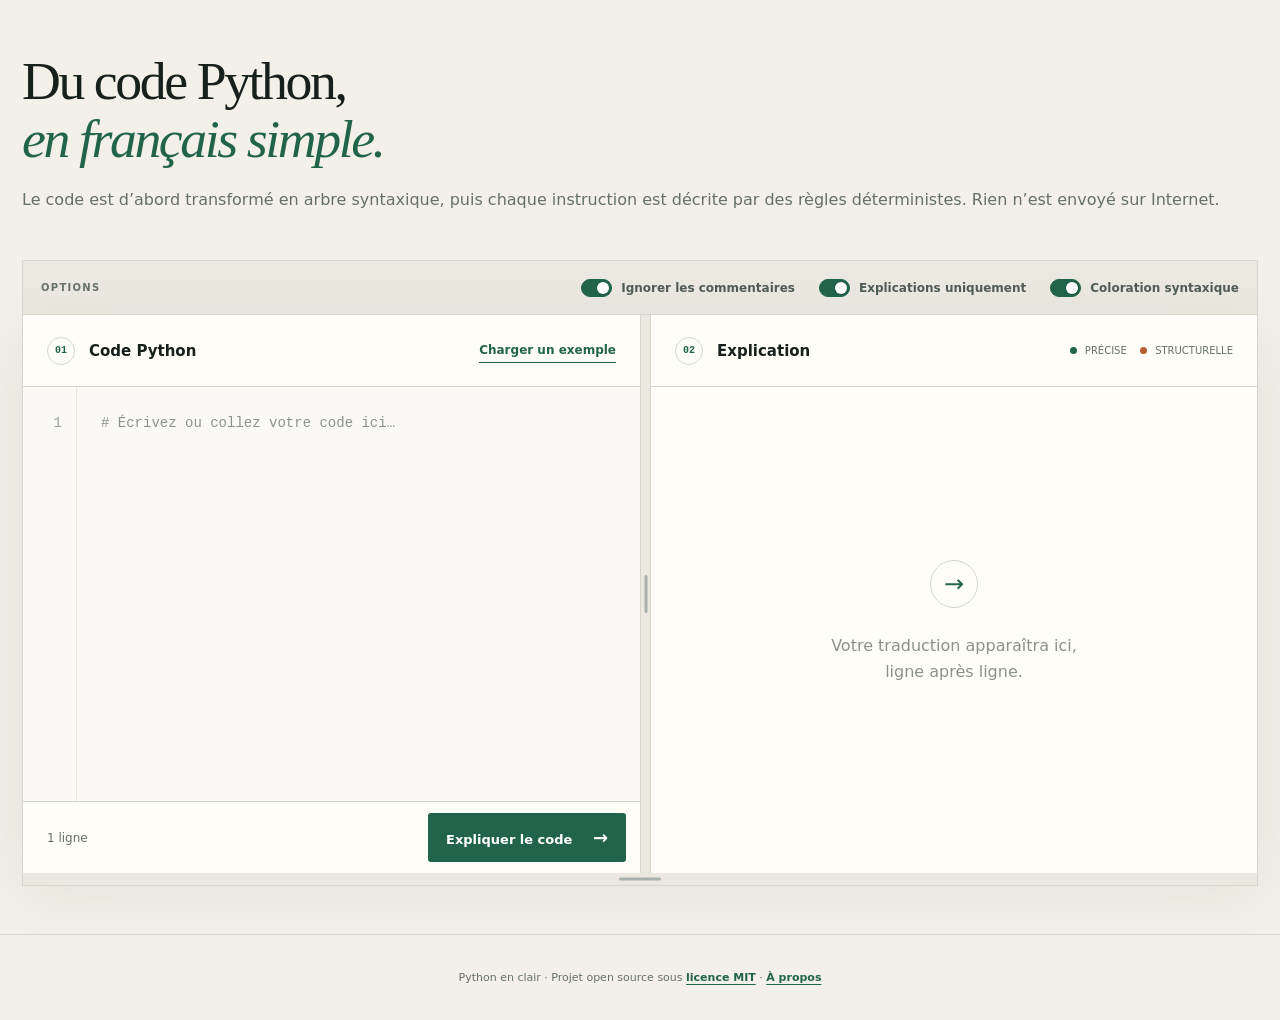
==== index.html @ 9a190b80 "Activer les trois options par défaut" ====
<!doctype html>
<html lang="fr">
<head>
  <meta charset="utf-8">
  <meta name="viewport" content="width=device-width, initial-scale=1">
  <meta name="description" content="Traducteur pédagogique et déterministe de code Python en français.">
  <title>Python en clair</title>
  <link rel="stylesheet" href="styles.css?v=20260811">
</head>
<body>
  <main>
    <section class="intro">
      <h1>Du code Python,<br><em>en français simple.</em></h1>
      <p class="subtitle">Le code est d’abord transformé en arbre syntaxique, puis chaque instruction est décrite par des règles déterministes. Rien n’est envoyé sur Internet.</p>
    </section>

    <div class="settings-bar" aria-label="Options d’affichage">
      <span class="settings-title">Options</span>
      <label class="toggle-option">
        <input id="ignoreComments" type="checkbox" checked>
        <span class="toggle" aria-hidden="true"></span>
        <span>Ignorer les commentaires</span>
      </label>
      <label class="toggle-option">
        <input id="explanationsOnly" type="checkbox" checked>
        <span class="toggle" aria-hidden="true"></span>
        <span>Explications uniquement</span>
      </label>
      <label class="toggle-option">
        <input id="syntaxColoring" type="checkbox" checked>
        <span class="toggle" aria-hidden="true"></span>
        <span>Coloration syntaxique</span>
      </label>
    </div>

    <section id="workspace" class="workspace" aria-label="Traducteur Python">
      <div class="panel editor-panel">
        <div class="panel-head">
          <div>
            <span class="step">01</span>
            <h2>Code Python</h2>
          </div>
          <button id="exampleBtn" class="text-btn" type="button">Charger un exemple</button>
        </div>
        <div class="editor-wrap">
          <pre id="lineNumbers" aria-hidden="true">1</pre>
          <pre id="codeHighlight" class="code-highlight" aria-hidden="true"></pre>
          <textarea id="codeInput" wrap="off" spellcheck="false" aria-label="Code Python à expliquer" placeholder="# Écrivez ou collez votre code ici…"></textarea>
        </div>
        <div class="editor-footer">
          <span id="lineCount">1 ligne</span>
          <button id="analyzeBtn" class="primary-btn" type="button">Expliquer le code <span>→</span></button>
        </div>
      </div>

      <div id="panelDivider" class="panel-divider" role="separator" aria-label="Redimensionner les panneaux" aria-orientation="vertical" aria-valuemin="25" aria-valuemax="75" aria-valuenow="50" tabindex="0"><span aria-hidden="true"></span></div>

      <div class="panel result-panel">
        <div class="panel-head">
          <div>
            <span class="step">02</span>
            <h2>Explication</h2>
          </div>
          <div class="legend"><span class="dot exact"></span> précise <span class="dot generic"></span> structurelle</div>
        </div>
        <div id="results" class="results" aria-live="polite">
          <div class="empty-state">
            <div class="empty-mark">→</div>
            <p>Votre traduction apparaîtra ici,<br>ligne après ligne.</p>
          </div>
        </div>
        <div id="analysisSummary" class="analysis-summary" aria-live="polite" hidden></div>
      </div>
    </section>
    <div id="heightDivider" class="height-divider" role="separator" aria-label="Redimensionner la hauteur des panneaux" aria-orientation="horizontal" aria-valuemin="360" aria-valuemax="1200" aria-valuenow="560" tabindex="0"><span aria-hidden="true"></span></div>

  </main>

  <footer>
    <p>Python en clair · Projet open source sous <a href="LICENSE">licence MIT</a> · <a href="a-propos.html">À propos</a></p>
  </footer>
  <script src="parser.bundle.js?v=20260811"></script>
  <script src="traductions/traductions-data.js?v=20260811"></script>
  <script src="traductions/traductions.numpy-data.js?v=20260811"></script>
  <script src="traductions/traductions.matplotlib-data.js?v=20260811"></script>
  <script src="traductions/traductions.pandas-data.js?v=20260811"></script>
  <script src="traductions/traductions.scipy-data.js?v=20260811"></script>
  <script src="traductions/traductions.seaborn-data.js?v=20260811"></script>
  <script src="traductions/traductions.sklearn-data.js?v=20260811"></script>
  <script src="traductions/traductions.requests-data.js?v=20260811"></script>
  <script src="traductions/traductions.statsmodels-data.js?v=20260811"></script>
  <script src="traductions/traductions.plotly-data.js?v=20260811"></script>
  <script src="app.js?v=20260811"></script>
</body>
</html>
---- styles.css ----
:root {
  --ink: #17201c;
  --muted: #657069;
  --paper: #f3f0e9;
  --panel: #fffdf8;
  --line: #d8d5cc;
  --green: #21644b;
  --green-soft: #dcebe2;
  --amber: #b65d32;
  --amber-soft: #f7e6d8;
  --blue: #265b77;
  --selection: #65558f;
  --selection-soft: #efecf6;
  --syntax-keyword: #1f6a4e;
  --syntax-variable: #176183;
  --syntax-string: #a34f2b;
  --syntax-number: #6c54a3;
  --syntax-function: #8a6500;
  --syntax-literal: #8b3d72;
  --syntax-comment: #7a837e;
  --syntax-operator: #58645e;
}

* { box-sizing: border-box; }

body {
  margin: 0;
  color: var(--ink);
  background: var(--paper);
  font-family: Inter, ui-sans-serif, system-ui, -apple-system, BlinkMacSystemFont, "Segoe UI", sans-serif;
}

button, textarea { font: inherit; }
button { color: inherit; }

main { width: min(1380px, calc(100% - 44px)); margin: 0 auto; }

.intro { padding: 52px 0 48px; }
.eyebrow { margin: 0 0 16px; color: var(--green); font-size: 11px; font-weight: 800; letter-spacing: .15em; text-transform: uppercase; }
h1, .how-it-works h2 { margin: 0; font-family: Georgia, "Times New Roman", serif; font-weight: 500; line-height: .98; letter-spacing: -.045em; }
h1 { max-width: none; font-size: clamp(18px, 4.2vw, 60px); line-height: 1.08; white-space: nowrap; }
h1 em { color: var(--green); font-weight: 500; }
.subtitle { max-width: none; margin: 20px 0 0; color: var(--muted); font-size: clamp(11px, 1.25vw, 17px); line-height: 1.5; white-space: nowrap; }

.settings-bar {
  min-height: 54px;
  padding: 10px 18px;
  border: 1px solid var(--line);
  border-bottom: 0;
  display: flex;
  align-items: center;
  gap: 24px;
  background: #ebe8e0;
}
.settings-title { margin-right: auto; color: var(--muted); font-size: 10px; font-weight: 800; letter-spacing: .13em; text-transform: uppercase; }
.toggle-option { display: inline-flex; align-items: center; gap: 9px; color: #4f5b55; cursor: pointer; font-size: 12px; font-weight: 650; user-select: none; }
.toggle-option input { position: absolute; width: 1px; height: 1px; overflow: hidden; opacity: 0; }
.toggle { position: relative; width: 31px; height: 18px; border: 1px solid #aeb5b0; border-radius: 10px; background: #d5d6d1; transition: background .18s, border-color .18s; }
.toggle::after { content: ""; position: absolute; top: 2px; left: 2px; width: 12px; height: 12px; border-radius: 50%; background: white; box-shadow: 0 1px 3px rgba(0, 0, 0, .18); transition: transform .18s; }
.toggle-option input:checked + .toggle { border-color: var(--green); background: var(--green); }
.toggle-option input:checked + .toggle::after { transform: translateX(13px); }
.toggle-option input:focus-visible + .toggle { outline: 2px solid var(--blue); outline-offset: 2px; }

.workspace { --left-pane: 50%; --workspace-height: 560px; height: var(--workspace-height); min-height: 360px; display: grid; grid-template-columns: minmax(260px, var(--left-pane)) 11px minmax(260px, 1fr); border: 1px solid var(--line); background: var(--panel); box-shadow: 0 18px 60px rgba(48, 42, 31, .07); }
.panel { min-width: 0; min-height: 0; display: flex; flex-direction: column; }
.panel-divider { position: relative; z-index: 5; border: 0; border-right: 1px solid var(--line); border-left: 1px solid var(--line); background: #ebe8e0; cursor: col-resize; touch-action: none; outline: none; }
.panel-divider span { position: absolute; top: 50%; left: 50%; width: 3px; height: 38px; border-radius: 2px; background: #a9b1ac; transform: translate(-50%, -50%); transition: background .15s, height .15s; }
.panel-divider:hover span, .panel-divider:focus-visible span, .workspace.resizing .panel-divider span { height: 54px; background: var(--green); }
.panel-divider:focus-visible { box-shadow: inset 0 0 0 2px rgba(33, 100, 75, .24); }
.workspace.resizing, .workspace.resizing * { cursor: col-resize !important; user-select: none !important; }
.height-divider { position: relative; height: 13px; margin-top: -1px; border: 1px solid var(--line); border-top: 0; background: #ebe8e0; cursor: row-resize; touch-action: none; outline: none; }
.height-divider span { position: absolute; top: 50%; left: 50%; width: 42px; height: 3px; border-radius: 2px; background: #a9b1ac; transform: translate(-50%, -50%); transition: width .15s, background .15s; }
.height-divider:hover span, .height-divider:focus-visible span, .height-divider.resizing span { width: 62px; background: var(--green); }
.height-divider:focus-visible { box-shadow: inset 0 0 0 2px rgba(33, 100, 75, .24); }
.workspace.height-resizing, .workspace.height-resizing * { cursor: row-resize !important; user-select: none !important; }
.panel-head { min-height: 72px; padding: 0 24px; border-bottom: 1px solid var(--line); display: flex; align-items: center; justify-content: space-between; gap: 16px; }
.panel-head > div:first-child { display: flex; align-items: center; gap: 14px; }
.panel-head h2 { margin: 0; font-size: 15px; }
.step { display: grid; place-items: center; width: 28px; height: 28px; border: 1px solid var(--line); border-radius: 50%; color: var(--green); font: 700 10px/1 ui-monospace, monospace; }
.text-btn { padding: 5px 0; border: 0; border-bottom: 1px solid currentColor; background: transparent; color: var(--green); cursor: pointer; font-size: 12px; font-weight: 700; }

.editor-wrap { position: relative; isolation: isolate; flex: 1; min-height: 0; display: grid; grid-template-columns: 54px 1fr; overflow: hidden; background: #faf9f5; }
.editor-wrap::after { content: ""; position: absolute; z-index: 0; top: var(--source-highlight-top, 0); right: 0; left: 0; height: var(--source-highlight-height, 24.5px); background: var(--selection-soft); box-shadow: inset 3px 0 0 rgba(101, 85, 143, .58); opacity: 0; pointer-events: none; }
.editor-wrap.has-source-highlight::after { opacity: 1; }
#lineNumbers { position: relative; z-index: 1; margin: 0; padding: 24px 14px 24px 0; border-right: 1px solid #e8e5dd; overflow: hidden; color: #9ca39f; text-align: right; font: 14px/1.75 "Cascadia Code", Consolas, monospace; user-select: none; cursor: pointer; }
.code-highlight, #codeInput { grid-column: 2; grid-row: 1; width: 100%; min-width: 0; min-height: 100%; margin: 0; padding: 24px; font: 14px/1.75 "Cascadia Code", Consolas, monospace; tab-size: 4; white-space: pre; }
.code-highlight { position: relative; z-index: 1; border: 0; overflow: auto; background: transparent; color: #25322c; pointer-events: none; scrollbar-width: none; }
.code-highlight::-webkit-scrollbar { display: none; }
#codeInput { position: relative; z-index: 2; border: 0; outline: 0; resize: none; overflow: auto; background: transparent; color: #25322c; }
.editor-wrap:not(.syntax-enabled) .code-highlight { visibility: hidden; }
.editor-wrap.syntax-enabled #codeInput { color: transparent; caret-color: #25322c; -webkit-text-fill-color: transparent; }
.editor-wrap.syntax-enabled #codeInput::placeholder { color: #8b938e; -webkit-text-fill-color: #8b938e; }
.editor-wrap.syntax-enabled #codeInput::selection { background: rgba(101, 85, 143, .24); color: #25322c; -webkit-text-fill-color: #25322c; }
#codeInput:focus { box-shadow: inset 0 0 0 2px rgba(33, 100, 75, .12); }
.editor-footer { min-height: 67px; padding: 11px 14px 11px 24px; border-top: 1px solid var(--line); display: flex; align-items: center; justify-content: space-between; }
#lineCount { color: var(--muted); font-size: 12px; }
.primary-btn { padding: 14px 18px; border: 0; border-radius: 3px; background: var(--green); color: white; cursor: pointer; font-size: 13px; font-weight: 750; transition: transform .15s, background .15s; }
.primary-btn:hover { background: #174d39; transform: translateY(-1px); }
.primary-btn span { margin-left: 16px; font-size: 18px; }

.legend { color: var(--muted); font-size: 10px; white-space: nowrap; text-transform: uppercase; }
.dot { display: inline-block; width: 7px; height: 7px; margin: 0 5px 0 10px; border-radius: 50%; }
.dot.exact { background: var(--green); }
.dot.generic { background: var(--amber); }
.results { flex: 1; min-height: 0; overflow: auto; background: var(--panel); }
.empty-state { min-height: 100%; display: grid; place-content: center; justify-items: center; color: #8a918d; text-align: center; line-height: 1.6; }
.empty-mark { display: grid; place-items: center; width: 48px; height: 48px; margin-bottom: 9px; border: 1px solid var(--line); border-radius: 50%; color: var(--green); font-size: 24px; }
.translation { --indent-active: var(--indent, 0px); display: grid; grid-template-columns: 48px var(--indent-active) minmax(0, 1fr); border-bottom: 1px solid #e6e2d9; transition: background-color .18s ease, box-shadow .18s ease; }
.translation:last-child { border-bottom: 0; }
.translation-number { grid-column: 1; padding-top: 22px; color: #a0a6a2; text-align: center; font: 11px/1 ui-monospace, monospace; }
.translation-body { position: relative; grid-column: 3; min-width: 0; padding: 18px 24px 20px 2px; }
.depth-guides { position: absolute; top: 0; bottom: 0; left: calc(0px - var(--indent-active)); display: flex; width: var(--indent-active); pointer-events: none; }
.depth-guides span { position: relative; flex: 0 0 28px; border-left: 2px solid rgba(33, 100, 75, .3); }
.translation.nested .translation-body::before { content: ""; position: absolute; top: 31px; left: -28px; width: 18px; border-top: 2px solid rgba(33, 100, 75, .3); }
.translation.block { background: linear-gradient(90deg, rgba(33, 100, 75, .07), transparent 48%); }
.translation.block .explanation { font-weight: 400; }
.translation.loop-block { box-shadow: inset 3px 0 0 var(--green); }
.translation.condition-block { box-shadow: inset 3px 0 0 var(--blue); }
.translation.function-block, .translation.class-block { box-shadow: inset 3px 0 0 var(--amber); }
.translation.syntax-error { background: #fff0ed; box-shadow: inset 3px 0 0 #a53e32; }
.translation.syntax-error .explanation { color: #842f28; font-weight: 700; }
.translation.is-source-target { background: var(--selection-soft); box-shadow: inset 3px 0 0 rgba(101, 85, 143, .58); }
.translation.is-source-target .translation-number { color: var(--selection); font-weight: 800; }
.source { margin-bottom: 9px; overflow-x: auto; color: #607069; font: 12px/1.5 "Cascadia Code", Consolas, monospace; white-space: pre; }
.explanation { margin: 0; color: #27332e; font-size: 14px; line-height: 1.55; }
.explanation-structured { margin-top: 2px; }
.explanation-summary { margin: 0 0 5px; }
.explanation-details { display: grid; gap: 3px; margin: 0; padding: 0; list-style: none; }
.explanation-details li { display: grid; grid-template-columns: minmax(110px, .42fr) minmax(0, 1fr); gap: 8px; align-items: baseline; }
.explanation-detail-label { color: #365f50; font-weight: 650; }
.explanation-detail-label::after { content: " :"; }
.explanation-detail-text { min-width: 0; }
.structure-keyword { color: #183f33; font-weight: 750; }
.code-term { font-weight: 760; }
.variable-term { position: relative; display: inline-block; color: #176183; cursor: help; font-weight: 760; outline: none; }
.variable-term:focus-visible { border-radius: 2px; box-shadow: 0 0 0 2px rgba(23, 97, 131, .2); }
.library-term { position: relative; display: inline-block; border-bottom: 1px dotted var(--green); color: #18553e; cursor: help; font-weight: 720; outline: none; }
.library-term:focus-visible { border-radius: 2px; box-shadow: 0 0 0 2px rgba(33, 100, 75, .22); }
.library-tooltip, .variable-tooltip {
  position: absolute;
  z-index: 20;
  top: calc(100% + 8px);
  left: 0;
  display: none;
  width: max-content;
  max-width: min(320px, 70vw);
  padding: 11px 13px;
  border: 1px solid #cbd7d0;
  border-radius: 5px;
  background: #173d30;
  box-shadow: 0 8px 22px rgba(24, 45, 36, .2);
  color: #f7fbf8;
  font-size: 12px;
  font-weight: 450;
  line-height: 1.45;
  white-space: normal;
}
.library-tooltip::before, .variable-tooltip::before { content: ""; position: absolute; bottom: 100%; left: 16px; border: 6px solid transparent; border-bottom-color: #173d30; }
.library-tooltip strong, .variable-tooltip strong { display: block; margin-bottom: 3px; color: #bfe5d3; font-size: 11px; letter-spacing: .06em; text-transform: uppercase; }
.library-tooltip span, .variable-tooltip span { display: block; }
.library-term:hover .library-tooltip, .library-term:focus .library-tooltip, .library-term:focus-within .library-tooltip { display: block; }
.variable-term:hover .variable-tooltip, .variable-term:focus .variable-tooltip, .variable-term:focus-within .variable-tooltip { display: block; }
.syntax-keyword, .results.syntax-enabled .syntax-keyword { color: var(--syntax-keyword); font-weight: 760; }
.syntax-variable, .results.syntax-enabled .syntax-variable { color: var(--syntax-variable); }
.syntax-string, .results.syntax-enabled .syntax-string { color: var(--syntax-string); }
.syntax-number, .results.syntax-enabled .syntax-number { color: var(--syntax-number); font-weight: 760; }
.syntax-function, .results.syntax-enabled .syntax-function { color: var(--syntax-function); font-weight: 700; }
.syntax-literal, .results.syntax-enabled .syntax-literal { color: var(--syntax-literal); font-weight: 700; }
.syntax-comment, .results.syntax-enabled .syntax-comment { color: var(--syntax-comment); font-style: italic; }
.syntax-operator, .results.syntax-enabled .syntax-operator { color: var(--syntax-operator); }
.results:not(.syntax-enabled) .source [class*="syntax-"], .results:not(.syntax-enabled) .explanation [class*="syntax-"] { color: inherit; font-style: inherit; }
.results:not(.syntax-enabled) .explanation .variable-term,
.results:not(.syntax-enabled) .explanation .library-term,
.results:not(.syntax-enabled) .explanation .structure-keyword { color: inherit; }
.results:not(.syntax-enabled) .explanation .library-term { border-bottom-color: currentColor; }
.results.syntax-enabled .variable-term { color: var(--syntax-variable); }
.confidence { display: inline-block; margin-top: 10px; padding: 4px 7px; border-radius: 2px; font-size: 9px; font-weight: 800; letter-spacing: .08em; text-transform: uppercase; }
.confidence.exact { color: var(--green); background: var(--green-soft); }
.confidence.generic { color: var(--amber); background: var(--amber-soft); }
.translation.comment .explanation { color: #77817c; font-style: italic; }
.results.compact { padding: 8px 0; }
.results.compact .translation { grid-template-columns: 38px var(--indent-active) minmax(0, 1fr); border-bottom: 0; }
.results.compact .translation-number { padding-top: 10px; }
.results.compact .translation-body { padding: 7px 12px 8px 0; }
.results.compact .translation.nested .translation-body::before { top: 17px; }
.results.compact .source { margin-bottom: 2px; font-size: 11px; line-height: 1.35; }
.results.compact .explanation { display: inline; font-size: 13px; line-height: 1.4; }
.results.compact .explanation-structured { display: block; padding: 3px 0 2px; }
.results.compact .explanation-summary { margin-bottom: 4px; }
.results.compact .explanation-details { gap: 2px; }
.results.compact .confidence {
  position: static;
  display: inline-block;
  width: 9px;
  height: 9px;
  margin: 0 0 0 7px;
  padding: 0;
  border-radius: 50%;
  overflow: hidden;
  color: transparent;
  font-size: 0;
  vertical-align: middle;
}
.results.compact .confidence.exact { background: var(--green); }
.results.compact .confidence.generic { background: var(--amber); }
.results.explanations-only .source { display: none; }
.results.explanations-only:not(.compact) .translation-body { padding-top: 22px; }
.analysis-summary {
  min-height: 58px;
  padding: 13px 22px;
  border-top: 1px solid var(--line);
  display: flex;
  align-items: center;
  gap: 18px;
  background: #f4f2ec;
  color: var(--muted);
  font-size: 11px;
}
.analysis-summary[hidden] { display: none; }
.summary-title { margin-right: auto; color: var(--ink); font-size: 10px; font-weight: 800; letter-spacing: .1em; text-transform: uppercase; }
.summary-item { white-space: nowrap; }
.summary-item strong { color: var(--ink); font-size: 14px; }
.summary-item .dot { margin-left: 0; }

.how-it-works { margin: 58px 0 64px; display: grid; grid-template-columns: .6fr 1.4fr; gap: 60px; align-items: start; color: var(--muted); }
.how-it-works .eyebrow { margin-bottom: 10px; font-size: 9px; opacity: .78; }
.how-it-works h2 { color: #53605a; font-size: clamp(23px, 2.4vw, 34px); line-height: 1.05; }
.how-it-works ol { margin: 0; padding: 0; list-style: none; border-top: 1px solid var(--line); }
.how-it-works li { padding: 14px 0; border-bottom: 1px solid var(--line); display: grid; grid-template-columns: 34px 1fr; }
.how-it-works li > span { color: #6e897c; font: 10px/1.5 ui-monospace, monospace; }
.how-it-works strong { color: #46524c; font-family: Georgia, serif; font-size: 15px; font-weight: 600; }
.how-it-works li p { margin: 3px 0 0; color: #79817d; font-size: 12px; line-height: 1.45; }

footer { margin-top: 48px; padding: 25px 22px; border-top: 1px solid var(--line); color: var(--muted); text-align: center; font-size: 11px; }
footer a { color: var(--green); font-weight: 700; text-underline-offset: 3px; }

.about-main { width: min(1080px, calc(100% - 44px)); padding-bottom: 42px; }
.about-top { padding: 30px 0 0; }
.back-link { color: var(--green); font-size: 12px; font-weight: 750; text-decoration: none; }
.back-link:hover { text-decoration: underline; text-underline-offset: 4px; }
.about-hero { padding: 64px 0 52px; border-bottom: 1px solid var(--line); }
.about-hero h1 { white-space: normal; font-size: clamp(40px, 7vw, 76px); }
.about-lead { max-width: 760px; margin: 25px 0 0; color: var(--muted); font-size: 18px; line-height: 1.65; }
.about-section { padding: 54px 0; border-bottom: 1px solid var(--line); }
.about-section:last-child { border-bottom: 0; }
.about-section-head { display: grid; grid-template-columns: .65fr 1.35fr; gap: 50px; margin-bottom: 28px; }
.about-section h2 { margin: 0; font-family: Georgia, "Times New Roman", serif; font-size: clamp(27px, 3vw, 40px); font-weight: 500; letter-spacing: -.035em; line-height: 1.05; }
.about-section-head p { max-width: 650px; margin: 0; color: var(--muted); font-size: 14px; line-height: 1.7; }
.method-grid { display: grid; grid-template-columns: repeat(3, 1fr); gap: 12px; }
.method-card, .library-card { border: 1px solid var(--line); background: var(--panel); }
.method-card { min-height: 165px; padding: 23px; }
.method-number { color: var(--green); font: 750 10px/1 ui-monospace, monospace; }
.method-card h3 { margin: 25px 0 8px; font-family: Georgia, "Times New Roman", serif; font-size: 19px; font-weight: 600; }
.method-card p { margin: 0; color: var(--muted); font-size: 12px; line-height: 1.55; }
.library-grid { display: grid; grid-template-columns: repeat(2, minmax(0, 1fr)); gap: 12px; }
.library-card { padding: 20px 22px; }
.library-card-head { display: flex; align-items: baseline; justify-content: space-between; gap: 18px; }
.library-card h3 { margin: 0; font-size: 15px; }
.library-version { color: var(--green); font: 700 10px/1 ui-monospace, monospace; white-space: nowrap; }
.library-card p { margin: 9px 0 0; color: var(--muted); font-size: 12px; line-height: 1.55; }
.privacy-note { padding: 25px 28px; border-left: 3px solid var(--green); background: var(--green-soft); color: #294b3d; font-size: 14px; line-height: 1.65; }
.license-box { display: flex; align-items: center; justify-content: space-between; gap: 30px; padding: 25px 28px; border: 1px solid var(--line); background: var(--panel); }
.license-box strong { display: block; margin-bottom: 5px; font-family: Georgia, "Times New Roman", serif; font-size: 20px; }
.license-box p { margin: 0; color: var(--muted); font-size: 12px; line-height: 1.55; }
.license-box a { flex: 0 0 auto; padding: 11px 15px; border: 1px solid var(--green); color: var(--green); font-size: 11px; font-weight: 750; text-decoration: none; }
.license-box a:hover { background: var(--green); color: white; }

@media (max-width: 880px) {
  .intro { padding-top: 48px; }
  .workspace { grid-template-columns: 1fr; }
  .panel-divider { display: none; }
  .height-divider { display: none; }
  .workspace { height: auto; min-height: 0; }
  .editor-panel { border-right: 0; border-bottom: 1px solid var(--line); }
  .how-it-works { grid-template-columns: 1fr; gap: 42px; }
  .about-section-head { grid-template-columns: 1fr; gap: 16px; }
  .method-grid { grid-template-columns: 1fr; }
}

@media (max-width: 520px) {
  main { width: min(100% - 24px, 1380px); }
  .topbar { padding: 0 14px; }
  .status { font-size: 9px; }
  .intro { padding: 40px 0 32px; }
  .subtitle { overflow-x: auto; font-size: 10px; }
  .settings-bar { align-items: flex-start; flex-direction: column; gap: 10px; padding: 14px; }
  .settings-title { margin: 0 0 2px; }
  .analysis-summary { align-items: flex-start; flex-wrap: wrap; gap: 8px 14px; }
  .summary-title { width: 100%; }
  h1 { font-size: 47px; }
  .panel-head { padding: 0 14px; }
  .legend { display: none; }
  .editor-wrap { grid-template-columns: 42px 1fr; }
  .code-highlight, #codeInput { padding: 18px 14px; font-size: 12px; }
  #lineNumbers { padding-top: 18px; font-size: 12px; }
  .editor-footer { padding-left: 14px; }
  .primary-btn span { margin-left: 8px; }
  .translation { --indent-active: var(--indent-mobile, 0px); }
  .depth-guides span { flex-basis: 20px; }
  .translation.nested .translation-body::before { left: -20px; width: 12px; }
  .about-main { width: min(100% - 24px, 1080px); }
  .about-hero { padding: 46px 0 38px; }
  .about-lead { font-size: 15px; }
  .library-grid { grid-template-columns: 1fr; }
  .license-box { align-items: flex-start; flex-direction: column; }
}
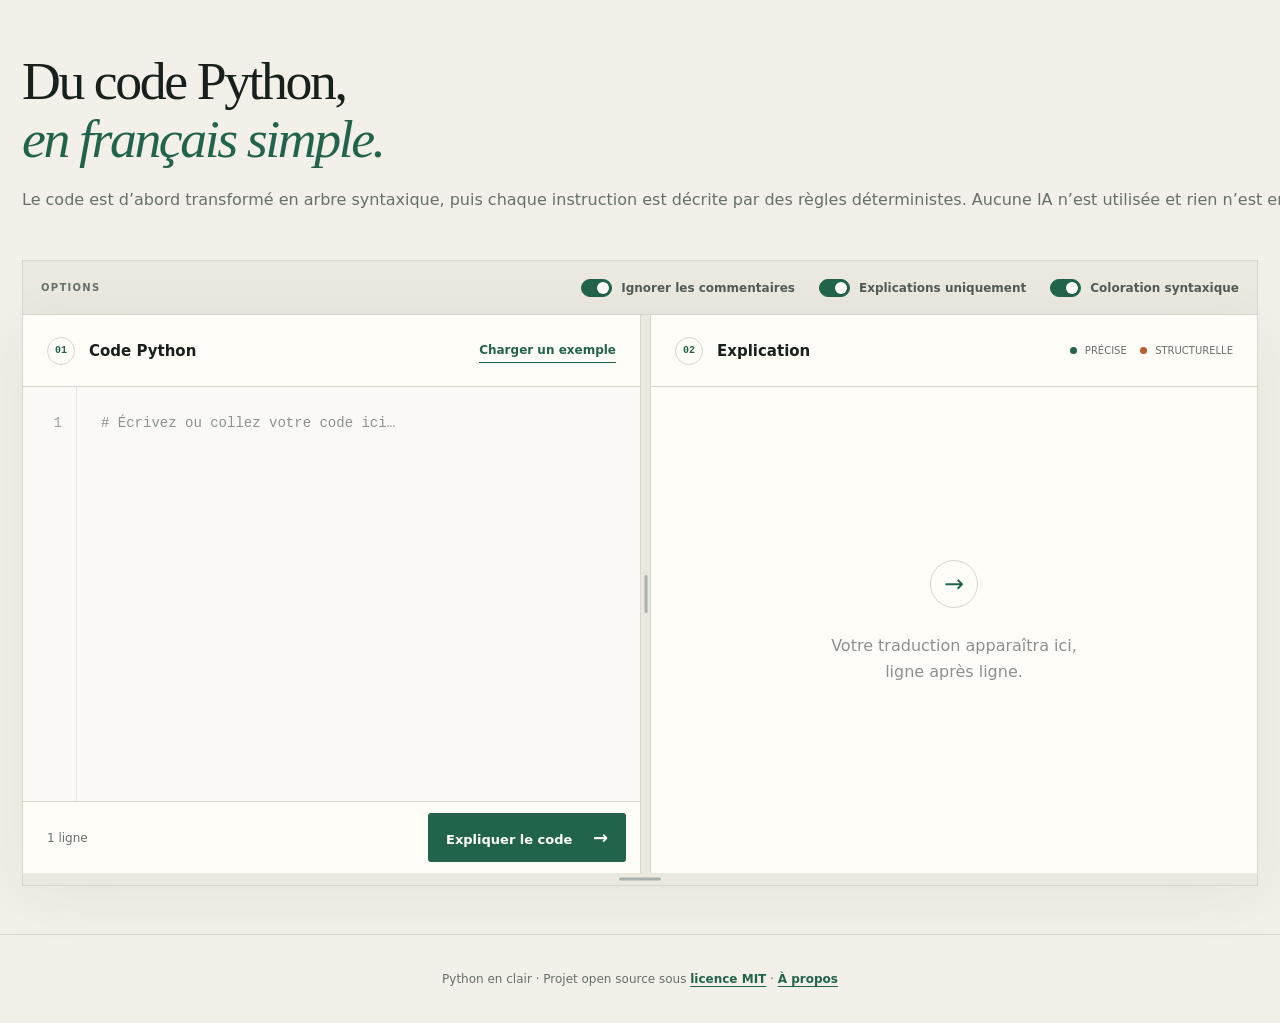
==== commit c7c00115: "Enrichir l’exemple intégré et préciser l’absence d’IA" ====
--- a/index.html
+++ b/index.html
@@ -5,13 +5,13 @@
   <meta name="viewport" content="width=device-width, initial-scale=1">
   <meta name="description" content="Traducteur pédagogique et déterministe de code Python en français.">
   <title>Python en clair</title>
-  <link rel="stylesheet" href="styles.css?v=20260811">
+  <link rel="stylesheet" href="styles.css?v=20260811-2">
 </head>
 <body>
   <main>
     <section class="intro">
       <h1>Du code Python,<br><em>en français simple.</em></h1>
-      <p class="subtitle">Le code est d’abord transformé en arbre syntaxique, puis chaque instruction est décrite par des règles déterministes. Rien n’est envoyé sur Internet.</p>
+      <p class="subtitle">Le code est d’abord transformé en arbre syntaxique, puis chaque instruction est décrite par des règles déterministes. Aucune IA n’est utilisée et rien n’est envoyé sur Internet.</p>
     </section>
 
     <div class="settings-bar" aria-label="Options d’affichage">
@@ -90,6 +90,6 @@
   <script src="traductions/traductions.requests-data.js?v=20260811"></script>
   <script src="traductions/traductions.statsmodels-data.js?v=20260811"></script>
   <script src="traductions/traductions.plotly-data.js?v=20260811"></script>
-  <script src="app.js?v=20260811"></script>
+  <script src="app.js?v=20260811-2"></script>
 </body>
 </html>
--- a/styles.css
+++ b/styles.css
@@ -231,7 +231,7 @@
 .how-it-works strong { color: #46524c; font-family: Georgia, serif; font-size: 15px; font-weight: 600; }
 .how-it-works li p { margin: 3px 0 0; color: #79817d; font-size: 12px; line-height: 1.45; }
 
-footer { margin-top: 48px; padding: 25px 22px; border-top: 1px solid var(--line); color: var(--muted); text-align: center; font-size: 11px; }
+footer { margin-top: 48px; padding: 25px 22px; border-top: 1px solid var(--line); color: var(--muted); text-align: center; font-size: 12px; }
 footer a { color: var(--green); font-weight: 700; text-underline-offset: 3px; }
 
 .about-main { width: min(1080px, calc(100% - 44px)); padding-bottom: 42px; }
@@ -304,4 +304,3 @@
   .library-grid { grid-template-columns: 1fr; }
   .license-box { align-items: flex-start; flex-direction: column; }
 }
-
